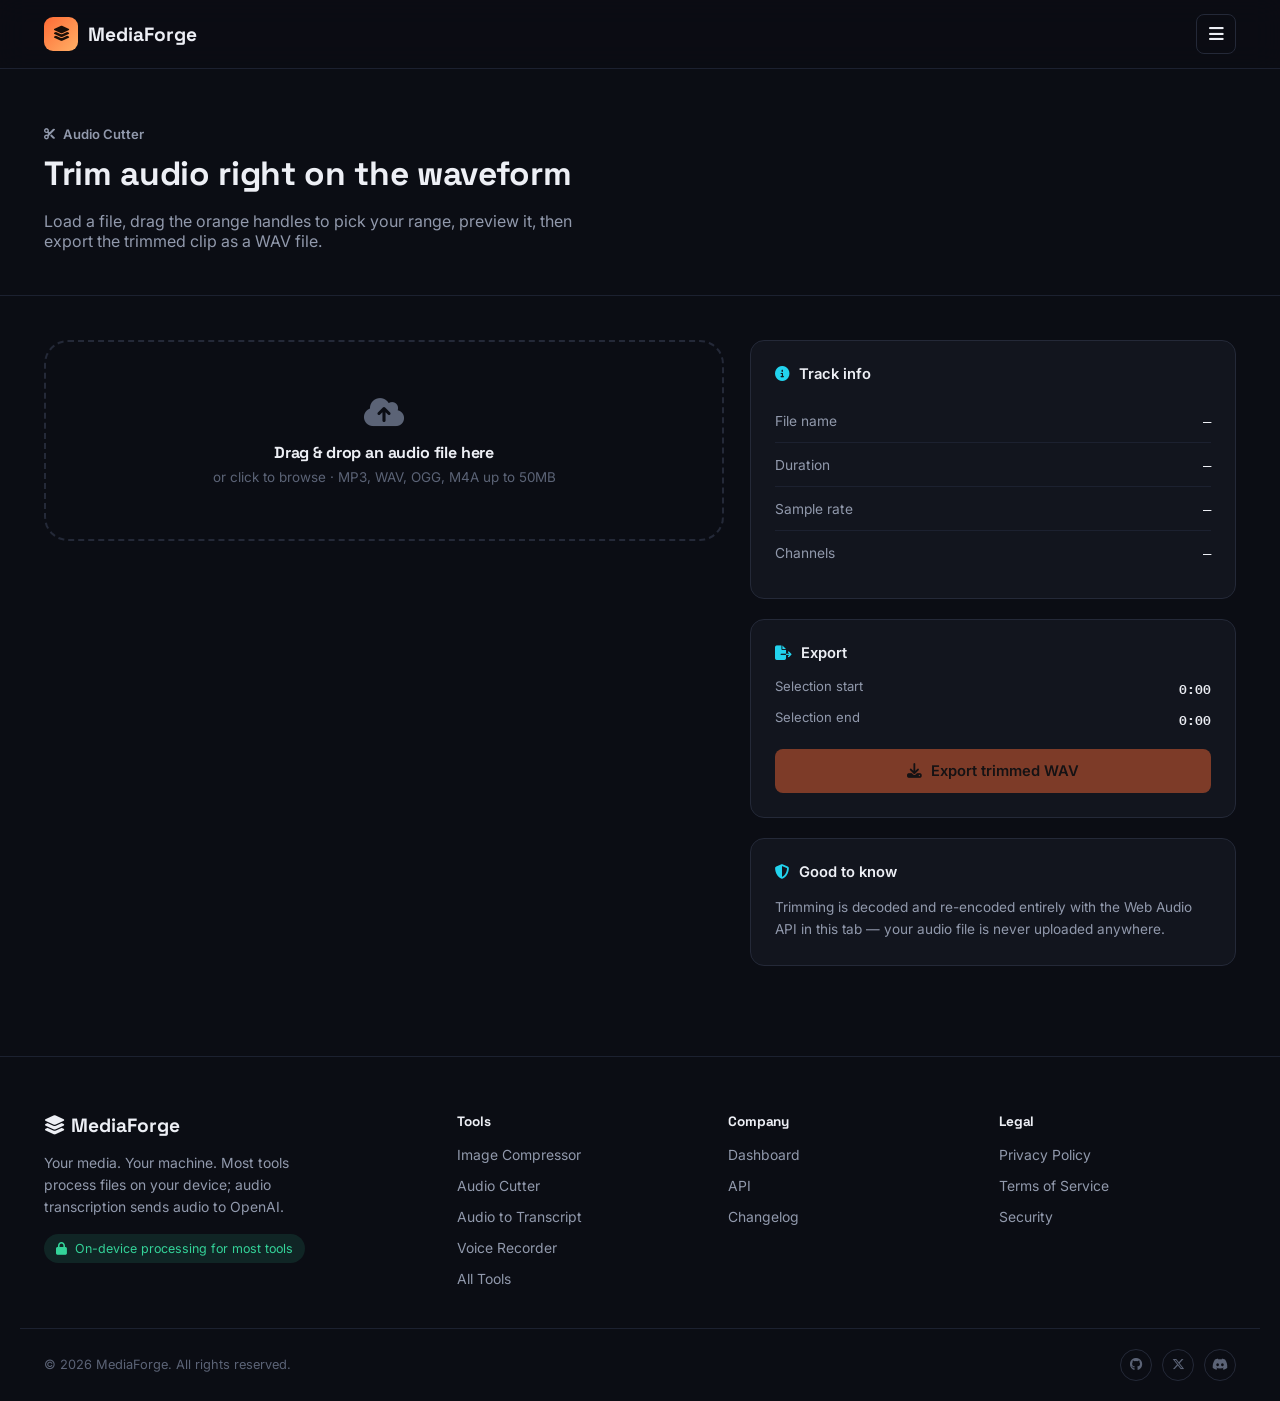
==== audio-cutter.html @ ae89eae5 "Update MediaForge website Co-authored-by: Copilot <223556219+Copilot@users.noreply.github.com>" ====
<!DOCTYPE html>
<html lang="en">
<head>
<meta charset="UTF-8">
<meta name="viewport" content="width=device-width, initial-scale=1.0">
<title>Audio Cutter — MediaForge</title>
<meta name="description" content="Trim any audio file in your browser. Drag the waveform to select a range and export instantly — no uploads.">

<link rel="preconnect" href="https://fonts.googleapis.com">
<link rel="preconnect" href="https://fonts.gstatic.com" crossorigin>
<link href="https://fonts.googleapis.com/css2?family=Space+Grotesk:wght@500;600;700&family=Inter:wght@400;500;600;700&family=IBM+Plex+Mono:wght@500;600&display=swap" rel="stylesheet">
<link rel="stylesheet" href="https://cdnjs.cloudflare.com/ajax/libs/font-awesome/6.5.1/css/all.min.css">

<link rel="stylesheet" href="./style.css">
<link rel="stylesheet" href="./animations.css">
<link rel="stylesheet" href="./responsive.css">
</head>
<body>
<a class="skip-link" href="#mainContent">Skip to main content</a>

<header class="nav" id="siteNav">
  <div class="wrap nav-row">
    <a href="index.html" class="nav-brand">
      <span class="nav-mark"><i class="fa-solid fa-layer-group"></i></span>
      <span class="nav-word">MediaForge</span>
    </a>
    <nav class="nav-links d-desktop" aria-label="Primary">
      <a href="compressor.html">Image Compressor</a>
      <a href="audio-cutter.html">Audio Cutter</a>
      <a href="audio-transcript.html">Audio to Transcript</a>
      <a href="voice-recorder.html">Voice Recorder</a>
      <a href="tools.html">Tools</a>
    </nav>
    <div class="nav-actions d-desktop">
      <a href="login.html" class="btn btn-ghost">Log in</a>
      <a href="register.html" class="btn btn-solid">Get Started</a>
    </div>
    <button class="nav-burger" id="navBurger" aria-label="Open menu" aria-expanded="false" aria-controls="mobileNav">
      <i class="fa-solid fa-bars"></i>
    </button>
  </div>
  <div class="mobile-nav" id="mobileNav" aria-hidden="true">
    <a href="compressor.html"><i class="fa-solid fa-file-zipper"></i> Image Compressor</a>
    <a href="audio-cutter.html"><i class="fa-solid fa-scissors"></i> Audio Cutter</a>
    <a href="audio-transcript.html"><i class="fa-solid fa-file-lines"></i> Audio to Transcript</a>
    <a href="voice-recorder.html"><i class="fa-solid fa-microphone"></i> Voice Recorder</a>
    <a href="tools.html"><i class="fa-solid fa-toolbox"></i> Tools</a>
    <a href="dashboard.html"><i class="fa-solid fa-gauge"></i> Dashboard</a>
    <div class="mobile-nav-divider"></div>
    <a href="login.html">Log in</a>
    <a href="register.html" class="btn btn-solid mobile-cta">Get Started</a>
  </div>
</header>

<main id="mainContent">

  <section class="workspace-head">
    <div class="wrap">
      <p class="eyebrow"><i class="fa-solid fa-scissors"></i> Audio Cutter</p>
      <h1>Trim audio right on the waveform</h1>
      <p>Load a file, drag the orange handles to pick your range, preview it, then export the trimmed clip as a WAV file.</p>
    </div>
  </section>

  <section class="workspace">
    <div class="wrap workspace-grid">

      <!-- LEFT: dropzone + waveform -->
      <div>
        <div class="dropzone" id="dropzone" tabindex="0" role="button" aria-label="Upload an audio file to trim">
          <i class="fa-solid fa-cloud-arrow-up"></i>
          <h4>Drag &amp; drop an audio file here</h4>
          <p>or click to browse · MP3, WAV, OGG, M4A up to 50MB</p>
          <input type="file" id="fileInput" accept="audio/*">
        </div>

        <div id="waveformArea" class="d-none" style="margin-top:22px;">
          <div class="waveform-wrap" id="waveformWrap">
            <canvas id="waveCanvas"></canvas>
            <div class="trim-region" id="trimRegion"></div>
            <div class="trim-handle" id="handleStart" style="left:0;" tabindex="0" role="slider" aria-label="Trim start"></div>
            <div class="trim-handle" id="handleEnd" style="left:100%;" tabindex="0" role="slider" aria-label="Trim end"></div>
            <div class="playhead" id="playhead" style="left:0;"></div>
          </div>
          <div class="transport">
            <button class="transport-btn" id="playBtn" aria-label="Play selection"><i class="fa-solid fa-play"></i></button>
            <button class="transport-btn" id="playAllBtn" aria-label="Play full track"><i class="fa-solid fa-repeat"></i></button>
            <span class="time-label"><span id="selStart">0:00</span> – <span id="selEnd">0:00</span> · <span id="selDuration">0:00</span> selected</span>
          </div>
        </div>
      </div>

      <!-- RIGHT: info + export -->
      <div>
        <div class="card panel">
          <div class="panel-title"><i class="fa-solid fa-circle-info"></i> Track info</div>
          <div class="stat-row"><span class="stat-name">File name</span><span class="stat-num" id="statName">—</span></div>
          <div class="stat-row"><span class="stat-name">Duration</span><span class="stat-num" id="statDuration">—</span></div>
          <div class="stat-row"><span class="stat-name">Sample rate</span><span class="stat-num" id="statSampleRate">—</span></div>
          <div class="stat-row"><span class="stat-name">Channels</span><span class="stat-num" id="statChannels">—</span></div>
        </div>

        <div class="card panel">
          <div class="panel-title"><i class="fa-solid fa-file-export"></i> Export</div>
          <div class="field">
            <div class="field-label"><span>Selection start</span><b id="startTimeLabel">0:00</b></div>
            <div class="field-label"><span>Selection end</span><b id="endTimeLabel">0:00</b></div>
          </div>
          <button class="btn btn-solid btn-block" id="exportBtn" disabled>
            <i class="fa-solid fa-download"></i> Export trimmed WAV
          </button>
        </div>

        <div class="card panel">
          <div class="panel-title"><i class="fa-solid fa-shield-halved"></i> Good to know</div>
          <p style="color:var(--text-dim);font-size:0.85rem;line-height:1.6;margin:0;">Trimming is decoded and re-encoded entirely with the Web Audio API in this tab — your audio file is never uploaded anywhere.</p>
        </div>
      </div>

    </div>
  </section>

</main>

<footer class="site-footer">
  <div class="wrap footer-grid">
    <div class="footer-brand">
      <span class="nav-word"><i class="fa-solid fa-layer-group"></i> MediaForge</span>
      <p>Your media. Your machine. Most tools process files on your device; audio transcription sends audio to OpenAI.</p>
      <div class="footer-badge"><i class="fa-solid fa-lock"></i> On-device processing for most tools</div>
    </div>
    <div class="footer-col">
      <h6>Tools</h6>
      <ul>
        <li><a href="compressor.html">Image Compressor</a></li>
        <li><a href="audio-cutter.html">Audio Cutter</a></li>
        <li><a href="audio-transcript.html">Audio to Transcript</a></li>
        <li><a href="voice-recorder.html">Voice Recorder</a></li>
        <li><a href="tools.html">All Tools</a></li>
      </ul>
    </div>
    <div class="footer-col">
      <h6>Company</h6>
      <ul>
        <li><a href="dashboard.html">Dashboard</a></li>
        <li><a href="#">API</a></li>
        <li><a href="#">Changelog</a></li>
      </ul>
    </div>
    <div class="footer-col">
      <h6>Legal</h6>
      <ul>
        <li><a href="#">Privacy Policy</a></li>
        <li><a href="#">Terms of Service</a></li>
        <li><a href="#">Security</a></li>
      </ul>
    </div>
  </div>
  <div class="footer-bottom wrap">
    <span>© 2026 MediaForge. All rights reserved.</span>
    <div class="footer-social">
      <a href="#" aria-label="GitHub"><i class="fa-brands fa-github"></i></a>
      <a href="#" aria-label="X"><i class="fa-brands fa-x-twitter"></i></a>
      <a href="#" aria-label="Discord"><i class="fa-brands fa-discord"></i></a>
    </div>
  </div>
</footer>

<script src="main.js"></script>
<script src="audio-cutter.js"></script>
</body>
</html>
---- style.css ----
/* ==========================================================================
   MediaForge — Core Stylesheet
   Design tokens: near-black navy base, signal-orange primary accent,
   cyan secondary (audio-spectrum duotone), Space Grotesk display / Inter
   body / IBM Plex Mono for technical file data.
   ========================================================================== */

:root {
  --ink:            #0B0D14;
  --surface:        #12151E;
  --surface-raised: #1A1E2B;
  --surface-hover:  #202536;
  --border:         #242938;
  --border-soft:    #1C2130;

  --text:           #EDEFF5;
  --text-dim:       #9199AC;
  --text-faint:     #5B6376;

  --accent:         #FF6B35;
  --accent-soft:    rgba(255, 107, 53, 0.12);
  --accent-2:       #22D3EE;
  --accent-2-soft:  rgba(34, 211, 238, 0.12);

  --success:        #34D399;
  --success-soft:   rgba(52, 211, 153, 0.12);
  --danger:         #F87171;
  --danger-soft:    rgba(248, 113, 113, 0.12);

  --font-display: 'Space Grotesk', 'Segoe UI', sans-serif;
  --font-body:    'Inter', 'Segoe UI', sans-serif;
  --font-mono:    'IBM Plex Mono', 'Courier New', monospace;

  --radius-sm: 8px;
  --radius-md: 14px;
  --radius-lg: 24px;
  --radius-pill: 999px;

  --shadow-sm: 0 2px 8px rgba(0,0,0,.25);
  --shadow-md: 0 12px 32px rgba(0,0,0,.35);
  --shadow-lg: 0 28px 64px rgba(0,0,0,.45);

  --shadow-glow: 0 0 0 1px rgba(255,107,53,.35), 0 8px 28px rgba(255,107,53,.18);
}

@media (prefers-reduced-motion: reduce) {
  *, *::before, *::after { animation-duration: .001ms !important; animation-iteration-count: 1 !important; transition-duration: .001ms !important; scroll-behavior: auto !important; }
}

* { box-sizing: border-box; }
html { scroll-behavior: smooth; scroll-padding-top: 90px; }

.d-none { display: none !important; }

body {
  margin: 0;
  font-family: var(--font-body);
  background: var(--ink);
  color: var(--text);
  -webkit-font-smoothing: antialiased;
  overflow-x: hidden;
}

h1, h2, h3, h4, h5, h6 { font-family: var(--font-display); color: var(--text); margin: 0; letter-spacing: -0.01em; }
a { color: inherit; text-decoration: none; }
img { max-width: 100%; display: block; }
button { font-family: inherit; }
code, .mono { font-family: var(--font-mono); }

.wrap { max-width: 1240px; margin: 0 auto; padding: 0 24px; }

.skip-link {
  position: absolute; left: -999px; top: 0; z-index: 2000;
  background: var(--accent); color: #17110B; padding: 10px 18px; font-weight: 700; border-radius: 0 0 8px 0;
}
.skip-link:focus { left: 0; }

:focus-visible { outline: 2px solid var(--accent-2); outline-offset: 3px; border-radius: 4px; }
.visually-hidden { position: absolute !important; width: 1px; height: 1px; padding: 0; margin: -1px; overflow: hidden; clip: rect(0,0,0,0); white-space: nowrap; border: 0; }

section { position: relative; }

.eyebrow { display: inline-flex; align-items: center; gap: 8px; font-size: 0.82rem; color: var(--accent-2); font-weight: 600; margin-bottom: 14px; }
.eyebrow i { font-size: 0.7rem; }

/* ==========================================================================
   BUTTONS
   ========================================================================== */
.btn {
  display: inline-flex; align-items: center; justify-content: center; gap: 9px;
  font-weight: 600; font-size: 0.92rem; padding: 12px 22px; border-radius: var(--radius-sm);
  border: 1px solid transparent; cursor: pointer; transition: transform .18s ease, box-shadow .2s ease, background .2s ease, border-color .2s ease, color .2s ease;
  white-space: nowrap;
}
.btn:active { transform: scale(.97); }
.btn-solid { background: var(--accent); color: #1A0F08; }
.btn-solid:hover { box-shadow: var(--shadow-glow); transform: translateY(-1px); }
.btn-outline { background: transparent; border-color: var(--border); color: var(--text); }
.btn-outline:hover { border-color: var(--accent-2); color: var(--accent-2); }
.btn-ghost { background: transparent; color: var(--text-dim); }
.btn-ghost:hover { color: var(--text); }
.btn-lg { padding: 14px 28px; font-size: 1rem; }
.btn-block { width: 100%; }
.btn-sm { padding: 8px 14px; font-size: 0.82rem; }
.btn[disabled] { opacity: .45; cursor: not-allowed; pointer-events: none; }

/* ==========================================================================
   NAVBAR
   ========================================================================== */
.nav {
  position: sticky; top: 0; z-index: 1000;
  background: rgba(11,13,20,.82);
  backdrop-filter: blur(14px); -webkit-backdrop-filter: blur(14px);
  border-bottom: 1px solid var(--border-soft);
  transition: background .25s ease, border-color .25s ease;
}
.nav-row { display: flex; align-items: center; justify-content: space-between; gap: 18px; padding: 14px 24px; }
.nav-brand { display: flex; align-items: center; gap: 10px; flex: none; }
.nav-mark {
  width: 34px; height: 34px; border-radius: 9px;
  background: linear-gradient(135deg, var(--accent), #ffb066);
  color: #1A0F08; display: grid; place-items: center; font-size: .95rem;
}
.nav-word { font-family: var(--font-display); font-weight: 700; font-size: 1.2rem; }

.nav-links {
  display: flex; justify-content: space-around; gap: 6px; width: min(100%, 680px); min-width: 0;
  padding: 5px; border: 1px solid #182438; border-radius: var(--radius-pill);
  background: rgba(8, 17, 31, .9); box-shadow: 0 8px 24px rgba(0,0,0,.18);
}
.nav-links a {
  flex: 1; white-space: nowrap; padding: 10px 12px; border-radius: 11px; font-size: 0.82rem; color: var(--text-dim); font-weight: 500; text-align: center;
  transition: color .2s ease, background .2s ease;
}
.nav-links a::before {
  display: inline-block; margin-right: 8px; color: var(--accent-2);
  font-family: "Font Awesome 6 Free"; font-weight: 900;
}
.nav-links a:nth-child(1)::before { content: "\f1c5"; color: var(--accent); }
.nav-links a:nth-child(2)::before { content: "\f1c7"; }
.nav-links a:nth-child(3)::before { content: "\f15c"; }
.nav-links a:nth-child(4)::before { content: "\f130"; }
.nav-links a:nth-child(5)::before { content: "\f00a"; }
.nav-links a:hover { color: var(--text); background: var(--surface-raised); }
.nav-actions { display: flex; flex: none; align-items: center; gap: 8px; }
.nav-actions .btn { padding: 10px 14px; font-size: 0.84rem; }

.nav-burger {
  display: none; margin-left: auto; width: 40px; height: 40px; border-radius: var(--radius-sm);
  background: transparent; border: 1px solid var(--border); color: var(--text);
  align-items: center; justify-content: center; font-size: 1.05rem; cursor: pointer;
}

.mobile-nav {
  display: none; flex-direction: column; gap: 2px;
  background: var(--surface); border-top: 1px solid var(--border-soft);
  padding: 10px 16px 18px;
}
.mobile-nav.is-open { display: flex; }
.mobile-nav a { padding: 12px 10px; border-radius: var(--radius-sm); color: var(--text-dim); font-size: 0.92rem; display: flex; align-items: center; gap: 10px; }
.mobile-nav a:hover { background: var(--surface-raised); color: var(--text); }
.mobile-nav-divider { height: 1px; background: var(--border-soft); margin: 8px 4px; }
.mobile-cta { justify-content: center; margin-top: 6px; }

/* ==========================================================================
   CARDS / SURFACES
   ========================================================================== */
.card {
  background: var(--surface); border: 1px solid var(--border); border-radius: var(--radius-md);
  transition: transform .25s ease, box-shadow .25s ease, border-color .25s ease;
}
.card-hover:hover { transform: translateY(-4px); box-shadow: var(--shadow-md); border-color: var(--border-soft); }

.badge {
  display: inline-flex; align-items: center; gap: 6px;
  padding: 4px 10px; border-radius: var(--radius-pill);
  font-size: 0.72rem; font-weight: 700;
}
.badge-accent { background: var(--accent-soft); color: var(--accent); }
.badge-cyan { background: var(--accent-2-soft); color: var(--accent-2); }
.badge-success { background: var(--success-soft); color: var(--success); }

/* ==========================================================================
   HERO
   ========================================================================== */
.hero {
  padding: 86px 0 70px;
  isolation: isolate;
  overflow: hidden;
  background:
    radial-gradient(700px 380px at 82% -10%, rgba(255,107,53,.16), transparent 60%),
    radial-gradient(600px 400px at -10% 30%, rgba(34,211,238,.10), transparent 60%);
}
.hero-with-birds > .wrap { position: relative; z-index: 1; }
.hero-with-birds .preview-card { background: rgba(18, 21, 30, .94); }
.hero-with-birds canvas { opacity: .4; }
.hero-grid { display: grid; grid-template-columns: 1.05fr 0.95fr; gap: 56px; align-items: center; }
.hero-title { font-size: clamp(2.2rem, 4.2vw, 3.4rem); font-weight: 700; line-height: 1.08; margin-bottom: 18px; }
.hero-lede { font-size: 1.08rem; color: var(--text-dim); max-width: 480px; line-height: 1.65; margin-bottom: 30px; }
.hero-ctas { display: flex; gap: 12px; flex-wrap: wrap; margin-bottom: 26px; }
.hero-trust { display: flex; gap: 18px; flex-wrap: wrap; font-size: 0.82rem; color: var(--text-faint); }
.hero-trust span { display: flex; align-items: center; gap: 7px; }
.hero-trust i { color: var(--success); }

/* live preview card in hero */
.preview-card {
  background: var(--surface); border: 1px solid var(--border); border-radius: var(--radius-lg);
  padding: 22px; box-shadow: var(--shadow-lg);
  position: relative;
}
.preview-head { display: flex; align-items: center; justify-content: space-between; margin-bottom: 16px; }
.preview-head-title { display: flex; align-items: center; gap: 10px; font-weight: 600; font-size: 0.95rem; }
.preview-head-icon {
  width: 32px; height: 32px; border-radius: 8px; background: var(--accent-soft); color: var(--accent);
  display: grid; place-items: center; font-size: .85rem;
}
.preview-file-row {
  display: flex; align-items: center; gap: 12px;
  background: var(--surface-raised); border: 1px solid var(--border); border-radius: var(--radius-sm);
  padding: 12px 14px; margin-bottom: 14px;
}
.preview-thumb {
  width: 44px; height: 44px; border-radius: 8px; flex: none;
  background: linear-gradient(145deg, var(--accent-2), #7dd3fc);
  display: grid; place-items: center; color: #05202b; font-size: 1.1rem;
}
.preview-file-info { min-width: 0; flex: 1; }
.preview-file-info .fname { font-size: 0.86rem; font-weight: 600; white-space: nowrap; overflow: hidden; text-overflow: ellipsis; }
.preview-file-info .fmeta { font-size: 0.74rem; color: var(--text-faint); font-family: var(--font-mono); }
.preview-savings { font-family: var(--font-display); font-weight: 700; color: var(--success); font-size: 1rem; }

.preview-stats { display: grid; grid-template-columns: 1fr 1fr; gap: 10px; margin: 14px 0; }
.preview-stat { background: var(--surface-raised); border: 1px solid var(--border); border-radius: var(--radius-sm); padding: 12px 14px; }
.preview-stat .stat-label { font-size: 0.72rem; color: var(--text-faint); margin-bottom: 4px; }
.preview-stat .stat-value { font-family: var(--font-mono); font-size: 1.05rem; font-weight: 600; }
.preview-stat.is-good .stat-value { color: var(--success); }

.progress-track { height: 6px; background: var(--surface-raised); border-radius: var(--radius-pill); overflow: hidden; margin: 4px 0 16px; }
.progress-fill { height: 100%; background: linear-gradient(90deg, var(--accent), var(--accent-2)); border-radius: var(--radius-pill); }

/* ==========================================================================
   SECTION HEADS
   ========================================================================== */
.section { padding: 84px 0; }
.section-tight { padding: 56px 0; }
.section-head { max-width: 640px; margin-bottom: 48px; }
.section-head.center { margin-left: auto; margin-right: auto; text-align: center; }
.section-title { font-size: clamp(1.6rem, 3vw, 2.3rem); font-weight: 700; margin-bottom: 12px; }
.section-lede { color: var(--text-dim); font-size: 1rem; line-height: 1.6; }

/* ==========================================================================
   FEATURE / TOOL GRID
   ========================================================================== */
.feature-grid { display: grid; grid-template-columns: repeat(3, 1fr); gap: 20px; }
.feature-card { padding: 28px 26px; }
.feature-icon {
  width: 46px; height: 46px; border-radius: 12px;
  display: grid; place-items: center; font-size: 1.15rem; margin-bottom: 18px;
}
.feature-card h3 { font-size: 1.08rem; font-weight: 600; margin-bottom: 10px; }
.feature-card p { color: var(--text-dim); font-size: 0.9rem; line-height: 1.65; margin: 0; }

.tool-grid { display: grid; grid-template-columns: repeat(3, 1fr); gap: 22px; }
.tool-grid-four { grid-template-columns: repeat(4, 1fr); }
.tool-card { padding: 26px; display: flex; flex-direction: column; gap: 14px; }
.tool-card-icon {
  width: 50px; height: 50px; border-radius: 12px; display: grid; place-items: center; font-size: 1.25rem;
}
.tool-card h3 { font-size: 1.1rem; font-weight: 600; }
.tool-card p { color: var(--text-dim); font-size: 0.88rem; line-height: 1.6; margin: 0; flex: 1; }
.tool-card .tool-link { display: inline-flex; align-items: center; gap: 8px; font-size: 0.86rem; font-weight: 600; color: var(--accent-2); transition: gap .2s ease; }
.tool-card .tool-link:hover { gap: 11px; }

/* ==========================================================================
   STEPS
   ========================================================================== */
.steps { display: grid; grid-template-columns: repeat(3, 1fr); gap: 24px; counter-reset: step; }
.step { padding: 26px; position: relative; }
.step::before {
  counter-increment: step; content: counter(step);
  width: 32px; height: 32px; border-radius: 50%;
  background: var(--accent-soft); color: var(--accent); font-family: var(--font-mono); font-weight: 700; font-size: 0.9rem;
  display: grid; place-items: center; margin-bottom: 16px;
}
.step h4 { font-size: 1rem; font-weight: 600; margin-bottom: 8px; }
.step p { color: var(--text-dim); font-size: 0.87rem; line-height: 1.6; margin: 0; }

/* ==========================================================================
   CTA BAND
   ========================================================================== */
.cta-band {
  background: linear-gradient(120deg, #17110B, #241407);
  border: 1px solid var(--border); border-radius: var(--radius-lg);
  padding: 56px; display: flex; align-items: center; justify-content: space-between; gap: 30px; flex-wrap: wrap;
}
.cta-band h2 { font-size: 1.7rem; margin-bottom: 8px; }
.cta-band p { color: var(--text-dim); margin: 0; }

/* ==========================================================================
   TOOL WORKSPACE (compressor / cutter / recorder shared shell)
   ========================================================================== */
.workspace-head { padding: 44px 0 28px; border-bottom: 1px solid var(--border-soft); }
.workspace-head .eyebrow { margin-bottom: 10px; }
.workspace-head h1 { font-size: clamp(1.6rem, 3vw, 2.1rem); margin-bottom: 10px; }
.workspace-head p { color: var(--text-dim); max-width: 560px; }

.workspace { padding: 44px 0 90px; }
.workspace-grid { display: grid; grid-template-columns: 1.4fr 1fr; gap: 26px; align-items: start; }

.dropzone {
  border: 2px dashed var(--border); border-radius: var(--radius-lg);
  padding: 54px 24px; text-align: center; cursor: pointer;
  transition: border-color .2s ease, background .2s ease;
}
.dropzone:hover, .dropzone.is-dragover { border-color: var(--accent-2); background: var(--accent-2-soft); }
.dropzone i { font-size: 2rem; color: var(--text-faint); margin-bottom: 14px; }
.dropzone h4 { font-size: 1rem; margin-bottom: 6px; }
.dropzone p { color: var(--text-faint); font-size: 0.84rem; margin: 0; }
.dropzone input[type="file"] { display: none; }

.panel { padding: 24px; }
.panel + .panel { margin-top: 20px; }
.panel-title { font-size: 0.92rem; font-weight: 600; margin-bottom: 16px; display: flex; align-items: center; gap: 9px; }
.panel-title i { color: var(--accent-2); }

.field { margin-bottom: 18px; }
.field:last-child { margin-bottom: 0; }
.field-label { display: flex; justify-content: space-between; font-size: 0.82rem; color: var(--text-dim); margin-bottom: 9px; }
.field-label b { color: var(--text); font-family: var(--font-mono); font-weight: 600; }

input[type="range"] {
  -webkit-appearance: none; width: 100%; height: 5px; border-radius: 3px;
  background: var(--surface-raised); outline: none;
}
input[type="range"]::-webkit-slider-thumb {
  -webkit-appearance: none; width: 16px; height: 16px; border-radius: 50%;
  background: var(--accent); cursor: pointer; border: 3px solid var(--ink); box-shadow: 0 0 0 1px var(--accent);
}
input[type="range"]::-moz-range-thumb {
  width: 16px; height: 16px; border-radius: 50%; background: var(--accent); border: 3px solid var(--ink); cursor: pointer;
}

.segmented { display: flex; background: var(--surface-raised); border-radius: var(--radius-sm); padding: 4px; gap: 4px; }
.segmented button {
  flex: 1; background: transparent; border: none; color: var(--text-dim); padding: 8px; border-radius: 6px;
  font-size: 0.8rem; font-weight: 600; cursor: pointer; transition: background .2s ease, color .2s ease;
}
.segmented button.active { background: var(--ink); color: var(--text); }

.result-preview {
  aspect-ratio: 16/10; border-radius: var(--radius-md); overflow: hidden;
  background: var(--surface-raised); border: 1px solid var(--border);
  display: grid; place-items: center; position: relative; margin-bottom: 16px;
}
.result-preview img, .result-preview canvas { width: 100%; height: 100%; object-fit: contain; }
.result-preview .placeholder-icon { font-size: 2.4rem; color: var(--text-faint); }

.stat-row { display: flex; justify-content: space-between; align-items: center; padding: 10px 0; border-bottom: 1px solid var(--border-soft); font-size: 0.86rem; }
.stat-row:last-child { border-bottom: none; }
.stat-row .stat-name { color: var(--text-dim); }
.stat-row .stat-num { font-family: var(--font-mono); font-weight: 600; }

/* waveform canvases (audio cutter / recorder) */
.waveform-wrap { position: relative; border-radius: var(--radius-md); overflow: hidden; background: var(--surface-raised); border: 1px solid var(--border); }
.waveform-wrap canvas { display: block; width: 100%; height: 160px; }
.trim-handle {
  position: absolute; top: 0; bottom: 0; width: 12px;
  background: var(--accent); cursor: ew-resize; opacity: .9;
  display: flex; align-items: center; justify-content: center;
}
.trim-handle::after { content: ''; width: 2px; height: 24px; background: rgba(0,0,0,.35); border-radius: 2px; }
.trim-region { position: absolute; top: 0; bottom: 0; background: rgba(255,107,53,.14); border-left: 1px solid var(--accent); border-right: 1px solid var(--accent); pointer-events: none; }
.playhead { position: absolute; top: 0; bottom: 0; width: 2px; background: var(--accent-2); pointer-events: none; }

.transport { display: flex; align-items: center; gap: 10px; margin-top: 14px; }
.transport .time-label { font-family: var(--font-mono); font-size: 0.82rem; color: var(--text-dim); margin-left: auto; }
.transport-btn {
  width: 42px; height: 42px; border-radius: 50%; border: 1px solid var(--border); background: var(--surface-raised);
  color: var(--text); display: grid; place-items: center; cursor: pointer; transition: background .2s ease, color .2s ease;
}
.transport-btn:hover { background: var(--surface-hover); }
.transport-btn.rec { background: var(--danger-soft); border-color: transparent; color: var(--danger); }
.transport-btn.rec.is-recording { animation: recPulse 1.2s ease-in-out infinite; }

@keyframes recPulse { 0%,100% { box-shadow: 0 0 0 0 rgba(248,113,113,.5); } 50% { box-shadow: 0 0 0 10px rgba(248,113,113,0); } }

/* ==========================================================================
   AUTH PAGES
   ========================================================================== */
.auth-shell { min-height: calc(100vh - 72px); display: flex; align-items: center; justify-content: center; padding: 60px 20px; }
.auth-card { width: 100%; max-width: 420px; padding: 36px 34px; }
.auth-card h1 { font-size: 1.5rem; margin-bottom: 8px; }
.auth-card .section-lede { margin-bottom: 26px; font-size: 0.92rem; }

.form-group { margin-bottom: 16px; }
.form-group label { display: block; font-size: 0.84rem; color: var(--text-dim); margin-bottom: 8px; }
.form-control {
  width: 100%; background: var(--surface-raised); border: 1px solid var(--border); color: var(--text);
  border-radius: var(--radius-sm); padding: 11px 14px; font-size: 0.92rem; transition: border-color .2s ease, box-shadow .2s ease;
}
.form-control:focus { outline: none; border-color: var(--accent-2); box-shadow: 0 0 0 3px var(--accent-2-soft); }
.form-control::placeholder { color: var(--text-faint); }
.password-field { position: relative; }
.password-toggle { position: absolute; right: 12px; top: 50%; transform: translateY(-50%); background: none; border: none; color: var(--text-faint); cursor: pointer; }
.form-row-between { display: flex; justify-content: space-between; align-items: center; font-size: 0.83rem; margin-bottom: 20px; }
.form-row-between a { color: var(--accent-2); }
.check-row { display: flex; align-items: center; gap: 9px; color: var(--text-dim); }
.check-row input { accent-color: var(--accent); }
.auth-divider { display: flex; align-items: center; gap: 12px; color: var(--text-faint); font-size: 0.78rem; margin: 22px 0; }
.auth-divider::before, .auth-divider::after { content: ''; flex: 1; height: 1px; background: var(--border-soft); }
.auth-foot { text-align: center; margin-top: 20px; font-size: 0.86rem; color: var(--text-dim); }
.auth-foot a { color: var(--accent-2); font-weight: 600; }
.field-error { color: var(--danger); font-size: 0.78rem; margin-top: 6px; display: none; }
.form-group.has-error .form-control { border-color: var(--danger); }
.form-group.has-error .field-error { display: block; }
.form-note {
  display: flex; gap: 10px; background: var(--accent-2-soft); border: 1px solid transparent; color: var(--text-dim);
  border-radius: var(--radius-sm); padding: 12px 14px; font-size: 0.8rem; margin-bottom: 20px; line-height: 1.5;
}
.form-note i { color: var(--accent-2); }

/* ==========================================================================
   PRICING
   ========================================================================== */
.price-card { padding: 30px 26px; display: flex; flex-direction: column; }
.price-card.is-featured { border-color: var(--accent); box-shadow: var(--shadow-glow); position: relative; }
.price-plan { font-size: 1rem; font-weight: 600; margin-bottom: 6px; }
.price-desc { color: var(--text-dim); font-size: 0.85rem; margin-bottom: 20px; }
.price-value { display: flex; align-items: baseline; gap: 6px; margin-bottom: 20px; }
.price-value .amount { font-family: var(--font-display); font-size: 2.2rem; font-weight: 700; }
.price-value .period { color: var(--text-faint); font-size: 0.85rem; }
.price-list { list-style: none; margin: 0 0 26px; padding: 0; display: flex; flex-direction: column; gap: 12px; flex: 1; }
.price-list li { display: flex; gap: 10px; font-size: 0.87rem; color: var(--text-dim); align-items: flex-start; }
.price-list i { color: var(--success); margin-top: 3px; }
.billing-toggle { display: inline-flex; background: var(--surface-raised); border: 1px solid var(--border); border-radius: var(--radius-pill); padding: 4px; gap: 4px; margin: 0 auto 40px; }
.billing-toggle button { border: none; background: transparent; color: var(--text-dim); padding: 8px 18px; border-radius: var(--radius-pill); font-size: 0.85rem; font-weight: 600; cursor: pointer; }
.billing-toggle button.active { background: var(--accent); color: #1A0F08; }

/* ==========================================================================
   DASHBOARD
   ========================================================================== */
.dash-shell { display: grid; grid-template-columns: 250px 1fr; min-height: calc(100vh - 72px); }
.dash-sidebar { border-right: 1px solid var(--border-soft); padding: 26px 16px; }
.dash-user { display: flex; align-items: center; gap: 10px; padding: 10px 10px 20px; border-bottom: 1px solid var(--border-soft); margin-bottom: 16px; }
.dash-avatar { width: 38px; height: 38px; border-radius: 50%; background: linear-gradient(135deg, var(--accent), var(--accent-2)); display: grid; place-items: center; font-weight: 700; font-family: var(--font-display); color: #1A0F08; }
.dash-user .u-name { font-size: 0.88rem; font-weight: 600; }
.dash-user .u-plan { font-size: 0.74rem; color: var(--text-faint); }
.dash-nav { display: flex; flex-direction: column; gap: 2px; }
.dash-nav a { display: flex; align-items: center; gap: 11px; padding: 11px 12px; border-radius: var(--radius-sm); color: var(--text-dim); font-size: 0.88rem; }
.dash-nav a:hover { background: var(--surface-raised); color: var(--text); }
.dash-nav a.active { background: var(--accent-soft); color: var(--accent); }
.dash-main { padding: 34px; }
.dash-head { display: flex; justify-content: space-between; align-items: center; margin-bottom: 26px; flex-wrap: wrap; gap: 14px; }
.dash-head h1 { font-size: 1.5rem; }
.stat-cards { display: grid; grid-template-columns: repeat(4, 1fr); gap: 18px; margin-bottom: 30px; }
.stat-card { padding: 20px; }
.stat-card .s-label { font-size: 0.78rem; color: var(--text-faint); margin-bottom: 8px; }
.stat-card .s-value { font-family: var(--font-display); font-size: 1.6rem; font-weight: 700; }
.stat-card .s-delta { font-size: 0.76rem; color: var(--success); margin-top: 6px; }
.history-table { width: 100%; border-collapse: collapse; font-size: 0.87rem; }
.history-table th { text-align: left; color: var(--text-faint); font-weight: 600; font-size: 0.76rem; text-transform: uppercase; letter-spacing: .04em; padding: 12px 14px; border-bottom: 1px solid var(--border-soft); }
.history-table td { padding: 14px; border-bottom: 1px solid var(--border-soft); color: var(--text-dim); }
.history-table tr:last-child td { border-bottom: none; }
.history-table .h-name { color: var(--text); font-weight: 500; }
.history-table .h-icon { width: 30px; height: 30px; border-radius: 8px; display: inline-grid; place-items: center; margin-right: 10px; font-size: 0.8rem; }

/* ==========================================================================
   TOASTS
   ========================================================================== */
.toast-stack { position: fixed; left: 50%; bottom: 26px; transform: translateX(-50%); z-index: 2000; display: flex; flex-direction: column; gap: 10px; align-items: center; pointer-events: none; }
.mf-toast {
  display: flex; align-items: center; gap: 10px;
  background: var(--surface-raised); border: 1px solid var(--border); color: var(--text);
  padding: 12px 18px; border-radius: var(--radius-pill); font-size: 0.85rem; box-shadow: var(--shadow-lg);
  opacity: 0; transform: translateY(14px) scale(.96); transition: opacity .3s ease, transform .3s ease;
}
.mf-toast.is-visible { opacity: 1; transform: translateY(0) scale(1); }
.mf-toast i { color: var(--success); }
.mf-toast.toast-danger i { color: var(--danger); }

/* ==========================================================================
   FOOTER
   ========================================================================== */
.site-footer { border-top: 1px solid var(--border-soft); padding-top: 56px; }
.footer-grid { display: grid; grid-template-columns: 1.6fr 1fr 1fr 1fr; gap: 34px; padding-bottom: 40px; }
.footer-brand p { color: var(--text-dim); font-size: 0.87rem; line-height: 1.6; max-width: 300px; margin: 14px 0 16px; }
.footer-badge { display: inline-flex; align-items: center; gap: 8px; font-size: 0.78rem; color: var(--success); background: var(--success-soft); padding: 7px 12px; border-radius: var(--radius-pill); }
.site-footer h6 { font-size: 0.85rem; color: var(--text); margin-bottom: 14px; }
.footer-col ul { list-style: none; margin: 0; padding: 0; display: flex; flex-direction: column; gap: 11px; }
.footer-col a { color: var(--text-dim); font-size: 0.87rem; transition: color .2s ease; }
.footer-col a:hover { color: var(--text); }
.footer-bottom { display: flex; justify-content: space-between; align-items: center; padding: 20px 24px; border-top: 1px solid var(--border-soft); font-size: 0.8rem; color: var(--text-faint); }
.footer-social { display: flex; gap: 10px; }
.footer-social a { width: 32px; height: 32px; border-radius: 50%; border: 1px solid var(--border); display: grid; place-items: center; transition: border-color .2s ease, color .2s ease; }
.footer-social a:hover { border-color: var(--accent-2); color: var(--accent-2); }

/* ==========================================================================
   REVEAL (scroll animation base state)
   ========================================================================== */
.reveal { opacity: 0; transform: translateY(22px); }
.reveal.is-visible { opacity: 1; transform: translateY(0); transition: opacity .6s ease, transform .6s ease; }
.stagger > * { opacity: 0; transform: translateY(18px); }
.stagger.is-visible > * { opacity: 1; transform: translateY(0); transition: opacity .5s ease, transform .5s ease; }
---- animations.css ----
/* ==========================================================================
   MediaForge — Animation keyframes
   ========================================================================== */

@keyframes fadeSlideUp { from { opacity: 0; transform: translateY(20px); } to { opacity: 1; transform: translateY(0); } }
@keyframes fadeIn { from { opacity: 0; } to { opacity: 1; } }
@keyframes spin { to { transform: rotate(360deg); } }
@keyframes barPulse { 0%,100% { opacity: .55; } 50% { opacity: 1; } }

.spinner { animation: spin 0.8s linear infinite; }

.stagger > *:nth-child(1) { transition-delay: 0ms; }
.stagger > *:nth-child(2) { transition-delay: 70ms; }
.stagger > *:nth-child(3) { transition-delay: 140ms; }
.stagger > *:nth-child(4) { transition-delay: 210ms; }
.stagger > *:nth-child(5) { transition-delay: 280ms; }
.stagger > *:nth-child(6) { transition-delay: 350ms; }
.stagger > *:nth-child(n+7) { transition-delay: 400ms; }

.processing-bars { display: flex; align-items: flex-end; gap: 3px; height: 22px; }
.processing-bars span { width: 3px; background: var(--accent-2); border-radius: 2px; animation: barPulse 1s ease-in-out infinite; }
.processing-bars span:nth-child(1){height:40%;animation-delay:0s;}
.processing-bars span:nth-child(2){height:70%;animation-delay:.1s;}
.processing-bars span:nth-child(3){height:100%;animation-delay:.2s;}
.processing-bars span:nth-child(4){height:60%;animation-delay:.3s;}
.processing-bars span:nth-child(5){height:85%;animation-delay:.4s;}
---- responsive.css ----
/* ==========================================================================
   MediaForge — Responsive rules
   Breakpoints: 1200 / 992 / 768 / 576 / 375
   ========================================================================== */

@media (max-width: 1200px) {
  .feature-grid, .tool-grid, .steps { grid-template-columns: repeat(2, 1fr); }
  .tool-grid-four { grid-template-columns: repeat(2, 1fr); }
  .stat-cards { grid-template-columns: repeat(2, 1fr); }
}

@media (max-width: 1350px) {
  .nav-links, .nav-actions { display: none; }
  .nav-burger { display: inline-flex; }
}

@media (max-width: 992px) {
  .hero { padding: 56px 0 46px; }
  .hero-grid { grid-template-columns: 1fr; gap: 40px; }
  .hero-lede { max-width: 100%; }
  .hero-ctas, .hero-trust { justify-content: flex-start; }

  .workspace-grid { grid-template-columns: 1fr; }

  .dash-shell { grid-template-columns: 1fr; }
  .dash-sidebar { border-right: none; border-bottom: 1px solid var(--border-soft); display: flex; align-items: center; gap: 18px; padding: 16px; }
  .dash-user { border-bottom: none; padding: 0; margin: 0; }
  .dash-nav { flex-direction: row; overflow-x: auto; }
  .dash-nav a span { display: none; }

  .cta-band { padding: 40px 30px; }
  .footer-grid { grid-template-columns: 1fr 1fr; gap: 28px; }
}

@media (max-width: 768px) {
  .wrap { padding: 0 18px; }
  .section { padding: 60px 0; }
  .feature-grid, .tool-grid, .steps, .stat-cards { grid-template-columns: 1fr; }
  .tool-grid-four { grid-template-columns: 1fr; }

  .hero-title { font-size: 2rem; }
  .preview-card { padding: 18px; }

  .cta-band { flex-direction: column; align-items: flex-start; text-align: left; }

  .dash-main { padding: 22px; }
  .history-table { display: block; overflow-x: auto; white-space: nowrap; }

  .footer-grid { grid-template-columns: 1fr; gap: 26px; padding-bottom: 26px; }
  .footer-bottom { flex-direction: column; gap: 10px; text-align: center; }

  .auth-card { padding: 28px 24px; }
}

@media (max-width: 576px) {
  .nav-row { padding: 13px 16px; }
  .nav-word { font-size: 1.05rem; }

  .hero-title { font-size: 1.7rem; }
  .hero-ctas { flex-direction: column; align-items: stretch; }
  .hero-ctas .btn { width: 100%; }

  .toast-stack { width: 92%; }
  .mf-toast { width: 100%; justify-content: center; }

  .waveform-wrap canvas { height: 120px; }
  .transport { flex-wrap: wrap; }
}

@media (max-width: 375px) {
  .section { padding: 46px 0; }
  .preview-stats { grid-template-columns: 1fr; }
}

@media (max-width: 400px) {
  html, body { overflow-x: hidden; width: 100%; }
}
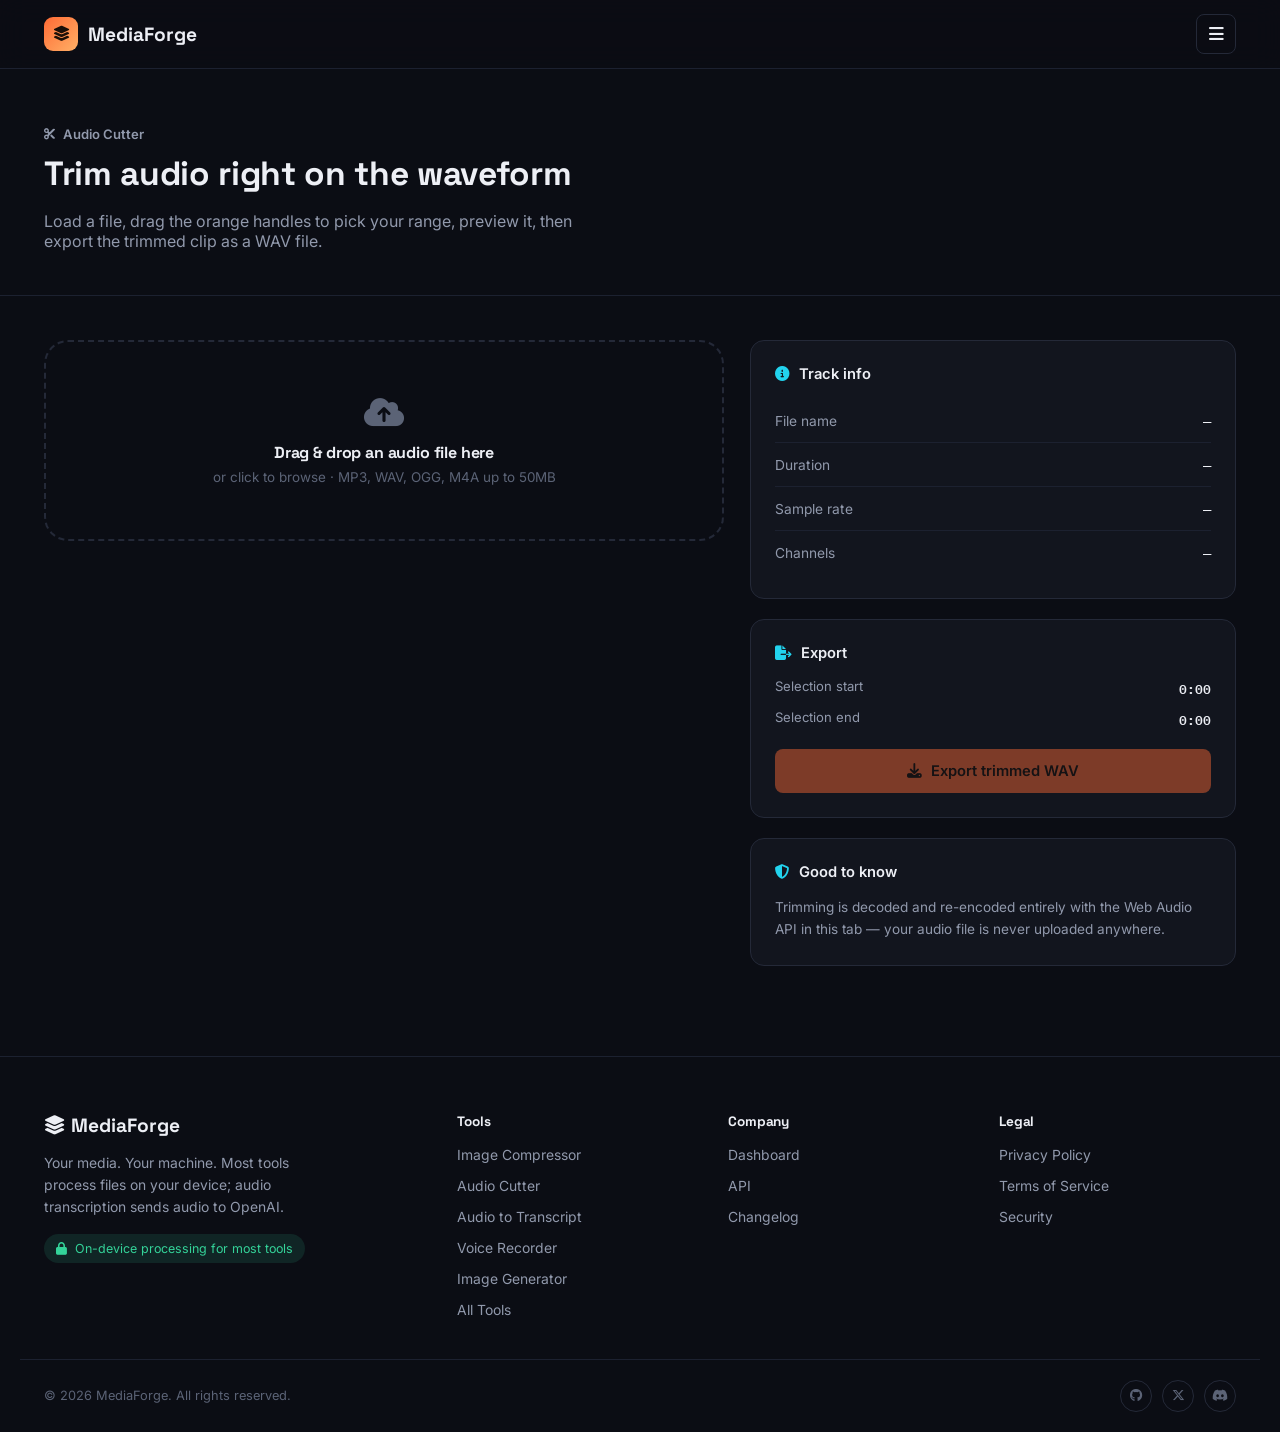
==== commit df1a23ab: "Add Image Generator tool Co-authored-by: base44-builder[bot] <245833847+base44-builder[bot]@users.no" ====
--- a/audio-cutter.html
+++ b/audio-cutter.html
@@ -29,6 +29,7 @@
       <a href="audio-cutter.html">Audio Cutter</a>
       <a href="audio-transcript.html">Audio to Transcript</a>
       <a href="voice-recorder.html">Voice Recorder</a>
+      <a href="image-generator.html">Image Generator</a>
       <a href="tools.html">Tools</a>
     </nav>
     <div class="nav-actions d-desktop">
@@ -44,6 +45,7 @@
     <a href="audio-cutter.html"><i class="fa-solid fa-scissors"></i> Audio Cutter</a>
     <a href="audio-transcript.html"><i class="fa-solid fa-file-lines"></i> Audio to Transcript</a>
     <a href="voice-recorder.html"><i class="fa-solid fa-microphone"></i> Voice Recorder</a>
+    <a href="image-generator.html"><i class="fa-solid fa-wand-magic-sparkles"></i> Image Generator</a>
     <a href="tools.html"><i class="fa-solid fa-toolbox"></i> Tools</a>
     <a href="dashboard.html"><i class="fa-solid fa-gauge"></i> Dashboard</a>
     <div class="mobile-nav-divider"></div>
@@ -136,6 +138,7 @@
         <li><a href="audio-cutter.html">Audio Cutter</a></li>
         <li><a href="audio-transcript.html">Audio to Transcript</a></li>
         <li><a href="voice-recorder.html">Voice Recorder</a></li>
+        <li><a href="image-generator.html">Image Generator</a></li>
         <li><a href="tools.html">All Tools</a></li>
       </ul>
     </div>
